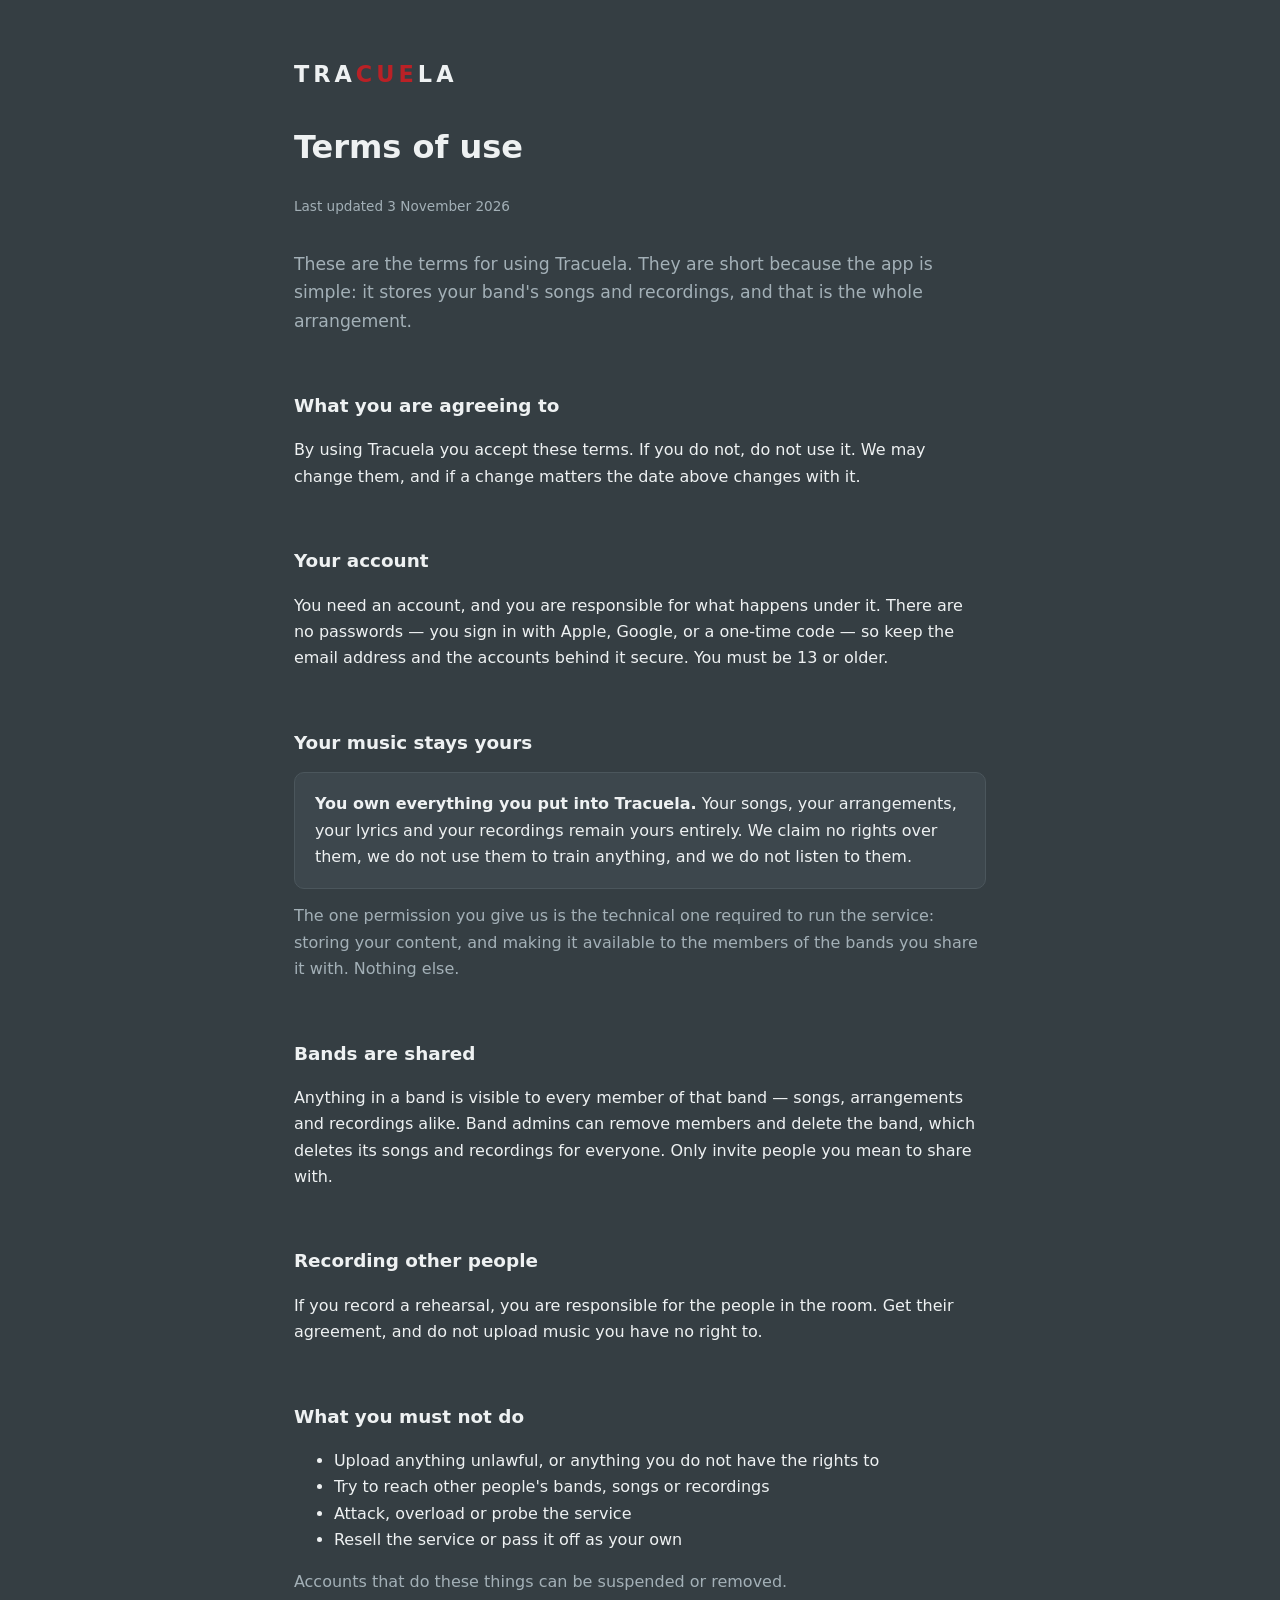
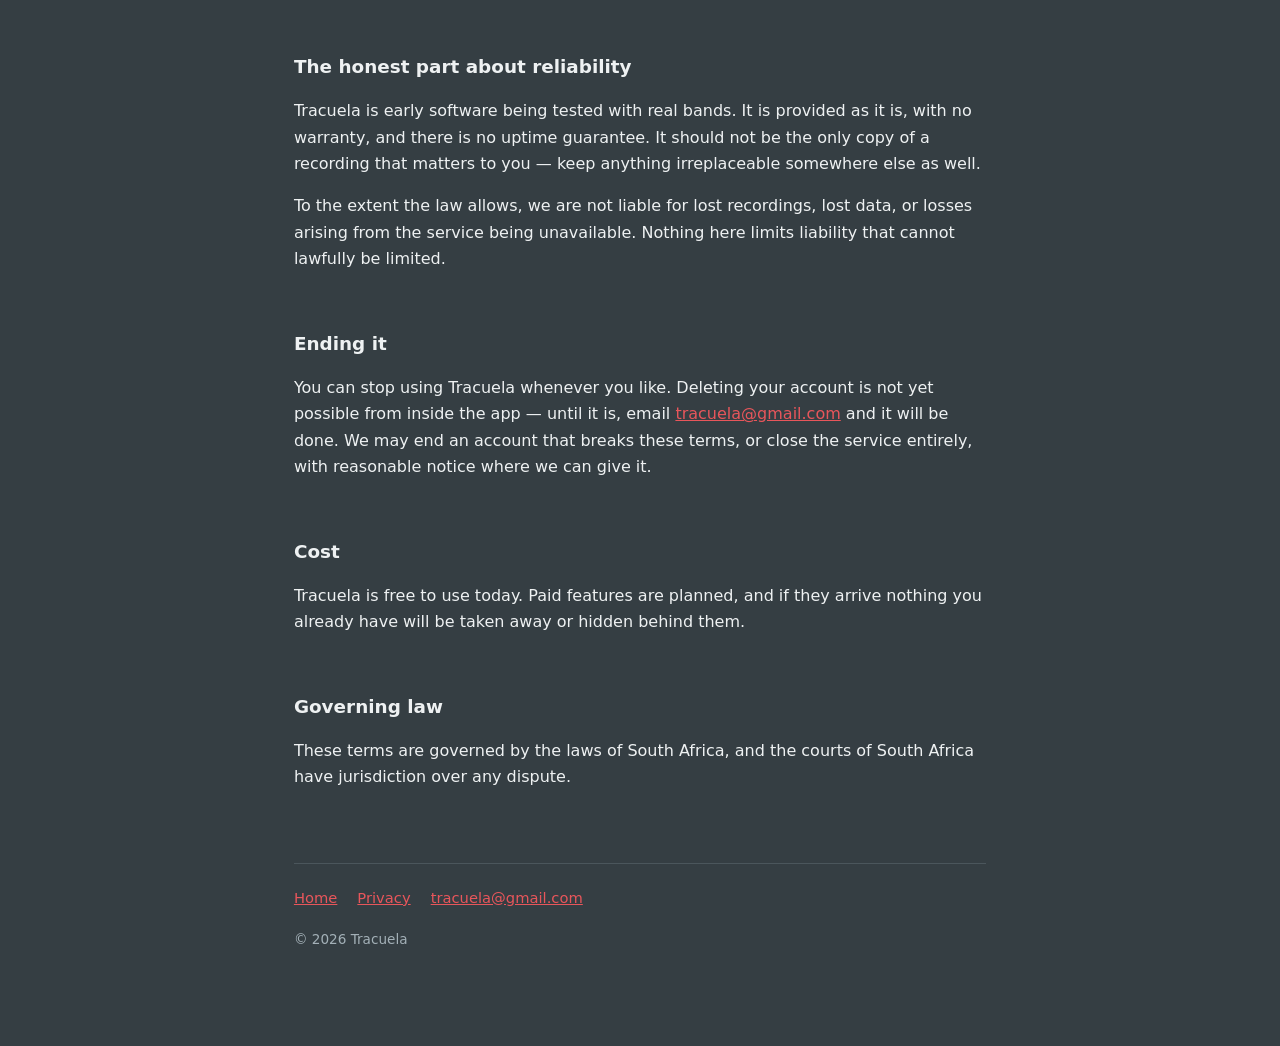
==== terms.html @ 8517b5cf "docs: a website, because Google will not publish the OAuth app without one Google's branding step bl" ====
<!doctype html>
<html lang="en">
<head>
<meta charset="utf-8">
<meta name="viewport" content="width=device-width, initial-scale=1">
<title>Tracuela — Terms of use</title>
<link rel="stylesheet" href="style.css">
</head>
<body>
<main>

<p class="wordmark"><a href="index.html" style="color:inherit;text-decoration:none">TRA<span class="cue">CUE</span>LA</a></p>

<h1>Terms of use</h1>
<p class="meta">Last updated 3 November 2026</p>

<p class="lede">
  These are the terms for using Tracuela. They are short because the app is simple: it
  stores your band's songs and recordings, and that is the whole arrangement.
</p>

<section>
  <h2>What you are agreeing to</h2>
  <p>
    By using Tracuela you accept these terms. If you do not, do not use it. We may change
    them, and if a change matters the date above changes with it.
  </p>
</section>

<section>
  <h2>Your account</h2>
  <p>
    You need an account, and you are responsible for what happens under it. There are no
    passwords — you sign in with Apple, Google, or a one-time code — so keep the email
    address and the accounts behind it secure. You must be 13 or older.
  </p>
</section>

<section>
  <h2>Your music stays yours</h2>
  <div class="panel">
    <p style="margin:0">
      <strong>You own everything you put into Tracuela.</strong> Your songs, your
      arrangements, your lyrics and your recordings remain yours entirely. We claim no
      rights over them, we do not use them to train anything, and we do not listen to them.
    </p>
  </div>
  <p class="note" style="margin-top:14px">
    The one permission you give us is the technical one required to run the service: storing
    your content, and making it available to the members of the bands you share it with.
    Nothing else.
  </p>
</section>

<section>
  <h2>Bands are shared</h2>
  <p>
    Anything in a band is visible to every member of that band — songs, arrangements and
    recordings alike. Band admins can remove members and delete the band, which deletes its
    songs and recordings for everyone. Only invite people you mean to share with.
  </p>
</section>

<section>
  <h2>Recording other people</h2>
  <p>
    If you record a rehearsal, you are responsible for the people in the room. Get their
    agreement, and do not upload music you have no right to.
  </p>
</section>

<section>
  <h2>What you must not do</h2>
  <ul>
    <li>Upload anything unlawful, or anything you do not have the rights to</li>
    <li>Try to reach other people's bands, songs or recordings</li>
    <li>Attack, overload or probe the service</li>
    <li>Resell the service or pass it off as your own</li>
  </ul>
  <p class="note">
    Accounts that do these things can be suspended or removed.
  </p>
</section>

<section>
  <h2>The honest part about reliability</h2>
  <p>
    Tracuela is early software being tested with real bands. It is provided as it is, with
    no warranty, and there is no uptime guarantee. It should not be the only copy of a
    recording that matters to you — keep anything irreplaceable somewhere else as well.
  </p>
  <p>
    To the extent the law allows, we are not liable for lost recordings, lost data, or
    losses arising from the service being unavailable. Nothing here limits liability that
    cannot lawfully be limited.
  </p>
</section>

<section>
  <h2>Ending it</h2>
  <p>
    You can stop using Tracuela whenever you like. Deleting your account is not yet possible
    from inside the app — until it is, email
    <a href="mailto:tracuela@gmail.com">tracuela@gmail.com</a> and it will be done. We may
    end an account that breaks these terms, or close the service entirely, with reasonable
    notice where we can give it.
  </p>
</section>

<section>
  <h2>Cost</h2>
  <p>
    Tracuela is free to use today. Paid features are planned, and if they arrive nothing you
    already have will be taken away or hidden behind them.
  </p>
</section>

<section>
  <h2>Governing law</h2>
  <p>
    These terms are governed by the laws of South Africa, and the courts of South Africa
    have jurisdiction over any dispute.
  </p>
</section>

<footer>
  <nav>
    <a href="index.html">Home</a>
    <a href="privacy.html">Privacy</a>
    <a href="mailto:tracuela@gmail.com">tracuela@gmail.com</a>
  </nav>
  <p class="fine">© 2026 Tracuela</p>
</footer>

</main>
</body>
</html>
---- style.css ----
/*
  One stylesheet for the three pages, so the privacy policy and the terms look like they
  belong to the same product as the home page rather than to a legal department.

  The palette is the app's own: the gunmetal ground the editor sits on, and the red that
  picks CUE out of the wordmark.
*/

:root {
  --ground: #353e43;
  --raised: #3d474d;
  --line: #4b565c;
  --ink: #eef1f2;
  --ink-dim: #a3b0b7;
  --accent: #ba2126;
  --link: #e8565b;
}

* { box-sizing: border-box; }

body {
  margin: 0;
  padding: 56px 20px 96px;
  background: var(--ground);
  color: var(--ink);
  font: 16px/1.65 "Avenir Next", "Segoe UI", system-ui, -apple-system, sans-serif;
  -webkit-font-smoothing: antialiased;
}

main { max-width: 68ch; margin: 0 auto; }

/* The wordmark, set rather than drawn — the SVG is for the app's launch screen, and a
   7KB image for eight letters would be the wrong trade on a page this size. */
.wordmark {
  font-size: 1.4rem;
  font-weight: 700;
  letter-spacing: 0.18em;
  margin: 0 0 28px;
}
.cue { color: var(--accent); }

.hero h1 {
  font-size: clamp(2rem, 6vw, 2.75rem);
  line-height: 1.1;
  margin: 0 0 16px;
  text-wrap: balance;
}

.lede { font-size: 1.08rem; color: var(--ink-dim); margin: 0; max-width: 60ch; }
.lede strong { color: var(--ink); font-weight: 600; }

section { margin-top: 56px; }

h2 { font-size: 1.15rem; margin: 0 0 14px; }

p, li { color: var(--ink); }

.features { list-style: none; padding: 0; margin: 0; display: grid; gap: 18px; }
.features li { color: var(--ink-dim); max-width: 62ch; }
.features strong { color: var(--ink); font-weight: 600; }

a { color: var(--link); }
a:hover { color: #f27a7e; }

/* Shared by the privacy policy and the terms. */
.meta { font-size: 0.85rem; color: var(--ink-dim); margin: 0 0 32px; }
.note { color: var(--ink-dim); }
.panel {
  background: var(--raised);
  border: 1px solid var(--line);
  border-radius: 10px;
  padding: 18px 20px;
  margin-top: 14px;
}
table { border-collapse: collapse; width: 100%; margin-top: 10px; font-size: 0.93rem; }
th, td { text-align: left; padding: 9px 10px; border-bottom: 1px solid var(--line); vertical-align: top; }
th { color: var(--ink-dim); font-weight: 600; }
/* Wide content scrolls inside its own box rather than making the page scroll sideways. */
.wrap { overflow-x: auto; }

footer {
  margin-top: 72px;
  padding-top: 22px;
  border-top: 1px solid var(--line);
  font-size: 0.92rem;
}
footer nav { display: flex; flex-wrap: wrap; gap: 20px; }
.fine { color: var(--ink-dim); font-size: 0.85rem; margin: 18px 0 0; }

:focus-visible { outline: 2px solid var(--link); outline-offset: 3px; }

@media (prefers-reduced-motion: reduce) {
  * { animation: none !important; transition: none !important; }
}
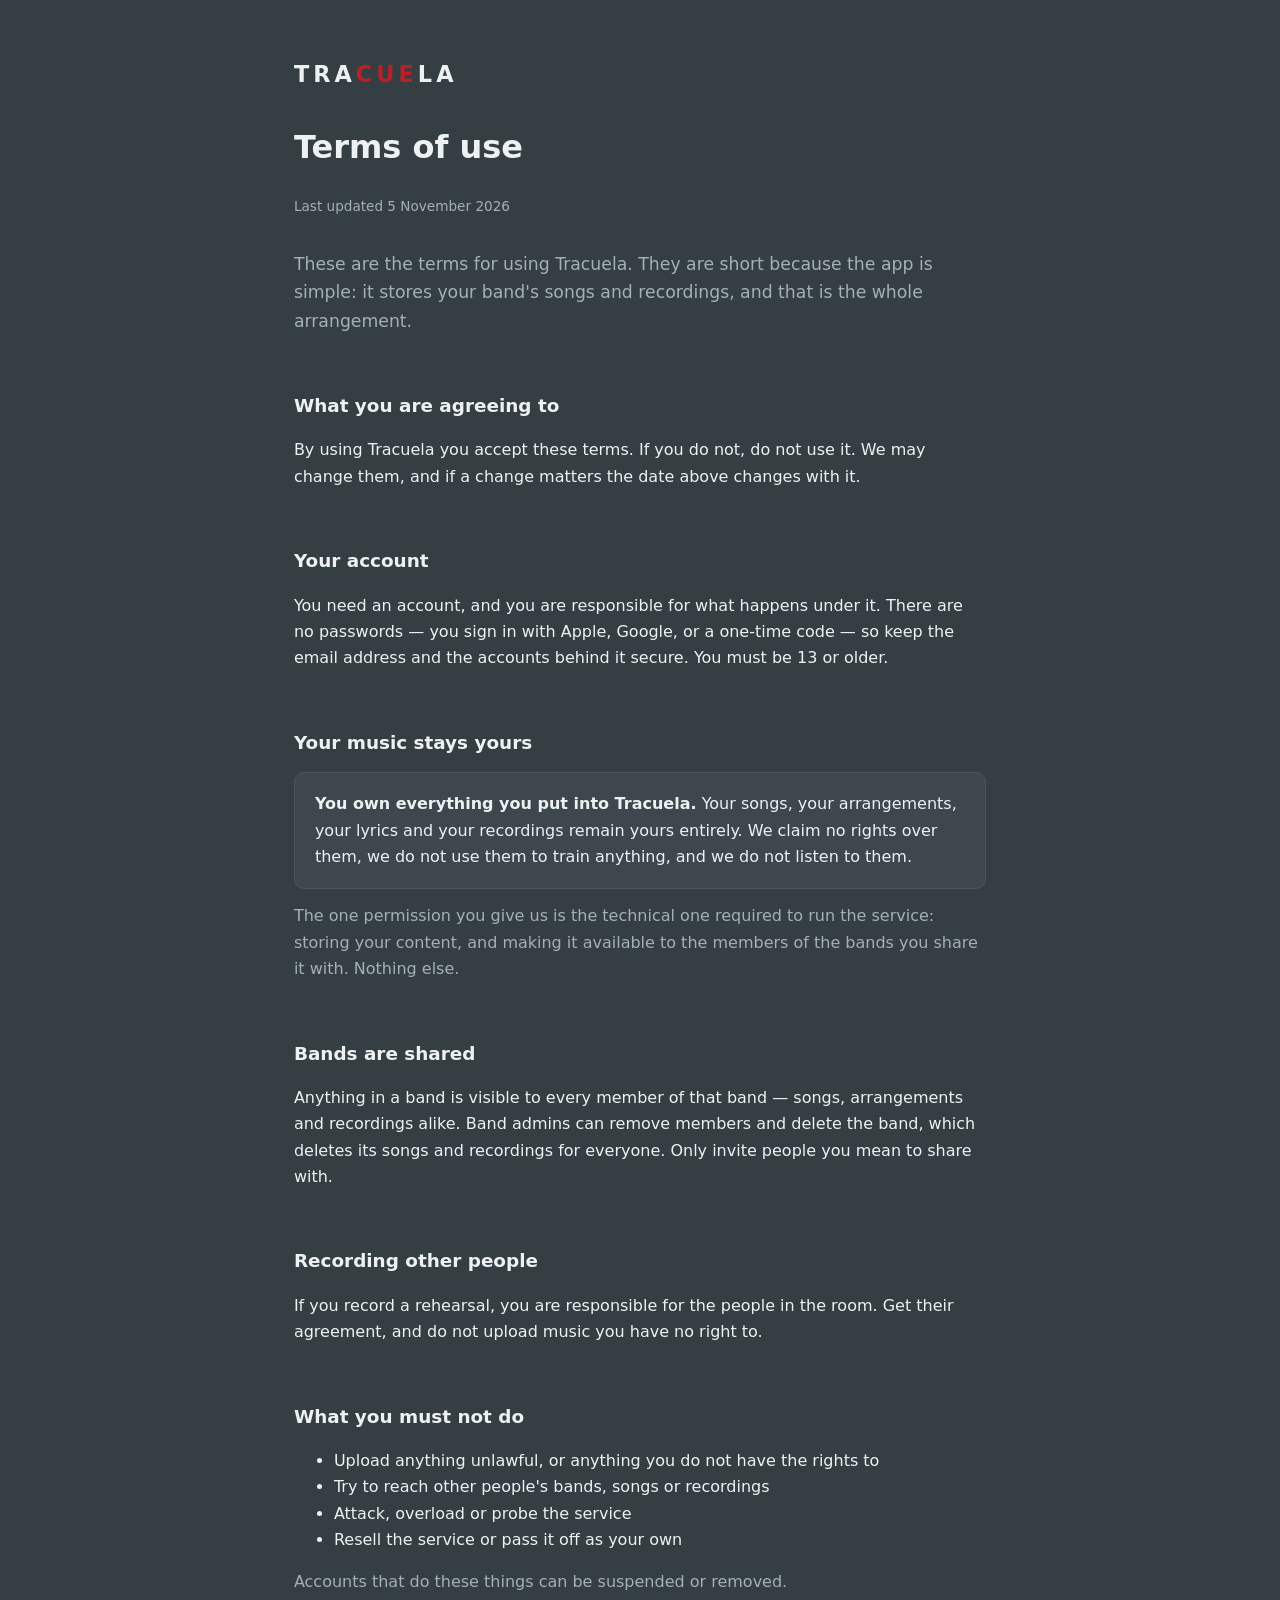
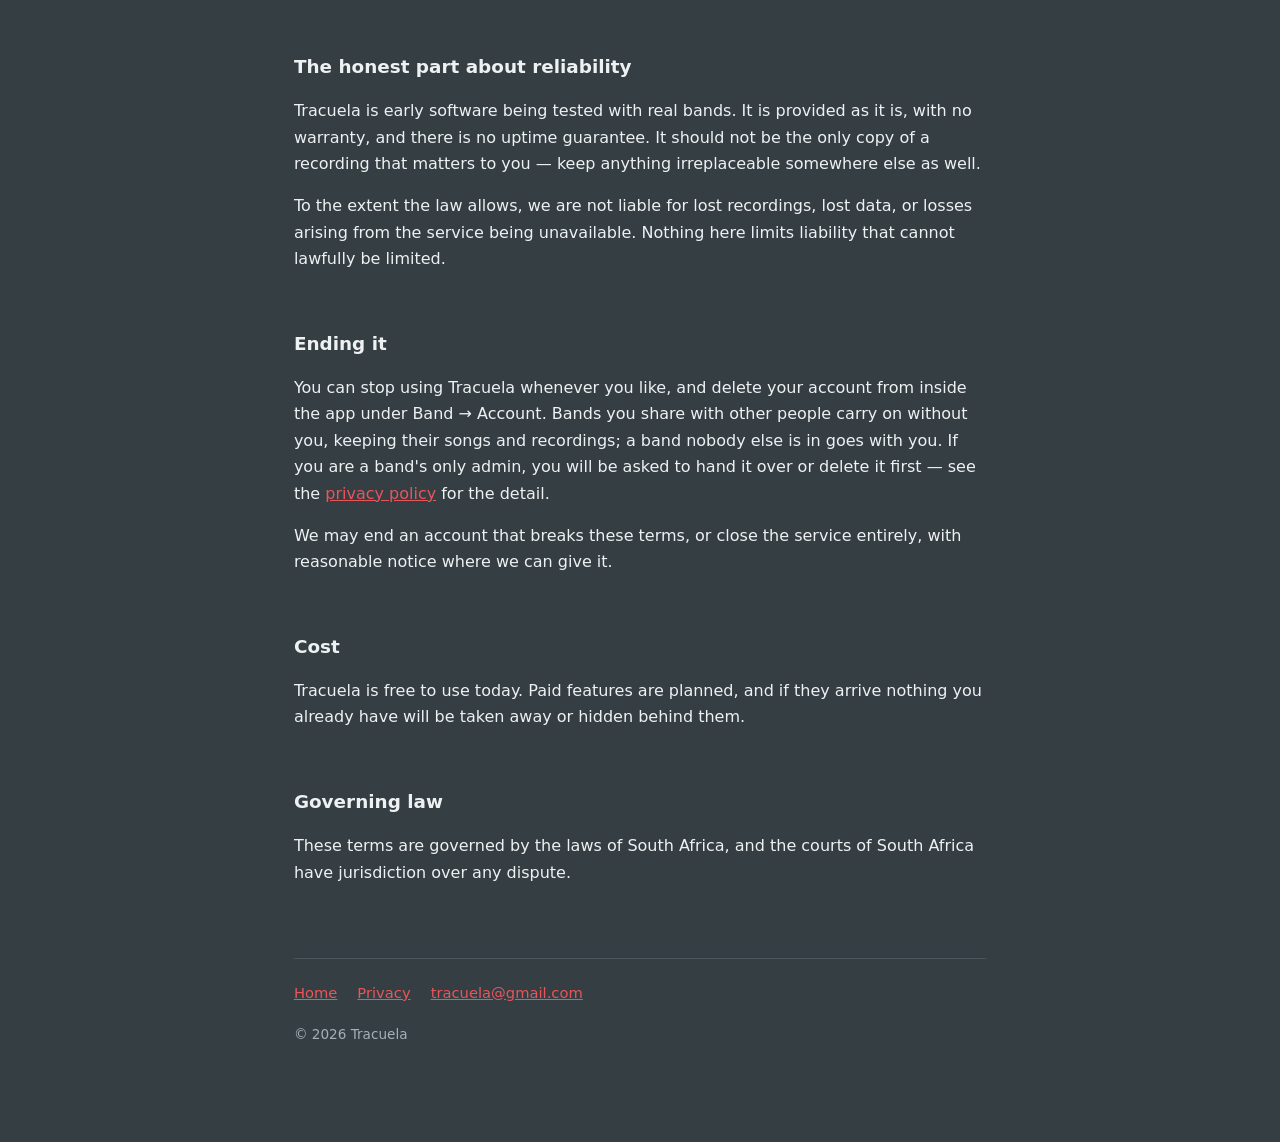
==== commit 7eb9701c: "feat(account): in-app account deletion, with a rule for the last admin Apple requires account deleti" ====
--- a/terms.html
+++ b/terms.html
@@ -12,7 +12,7 @@
 <p class="wordmark"><a href="index.html" style="color:inherit;text-decoration:none">TRA<span class="cue">CUE</span>LA</a></p>
 
 <h1>Terms of use</h1>
-<p class="meta">Last updated 3 November 2026</p>
+<p class="meta">Last updated 5 November 2026</p>
 
 <p class="lede">
   These are the terms for using Tracuela. They are short because the app is simple: it
@@ -99,11 +99,15 @@
 <section>
   <h2>Ending it</h2>
   <p>
-    You can stop using Tracuela whenever you like. Deleting your account is not yet possible
-    from inside the app — until it is, email
-    <a href="mailto:tracuela@gmail.com">tracuela@gmail.com</a> and it will be done. We may
-    end an account that breaks these terms, or close the service entirely, with reasonable
-    notice where we can give it.
+    You can stop using Tracuela whenever you like, and delete your account from inside the
+    app under Band &rarr; Account. Bands you share with other people carry on without you,
+    keeping their songs and recordings; a band nobody else is in goes with you. If you are a
+    band's only admin, you will be asked to hand it over or delete it first — see the
+    <a href="privacy.html">privacy policy</a> for the detail.
+  </p>
+  <p>
+    We may end an account that breaks these terms, or close the service entirely, with
+    reasonable notice where we can give it.
   </p>
 </section>
 
--- a/style.css
+++ b/style.css
@@ -53,6 +53,16 @@
 
 h2 { font-size: 1.15rem; margin: 0 0 14px; }
 
+/* Sub-headings within a section — only the privacy policy needs them, where account
+   deletion has separate answers for bands and for recordings. Dimmed and smaller than h2
+   so the section still reads as one thing rather than three. */
+h3 {
+  font-size: 0.95rem;
+  font-weight: 600;
+  color: var(--ink-dim);
+  margin: 28px 0 10px;
+}
+
 p, li { color: var(--ink); }
 
 .features { list-style: none; padding: 0; margin: 0; display: grid; gap: 18px; }
